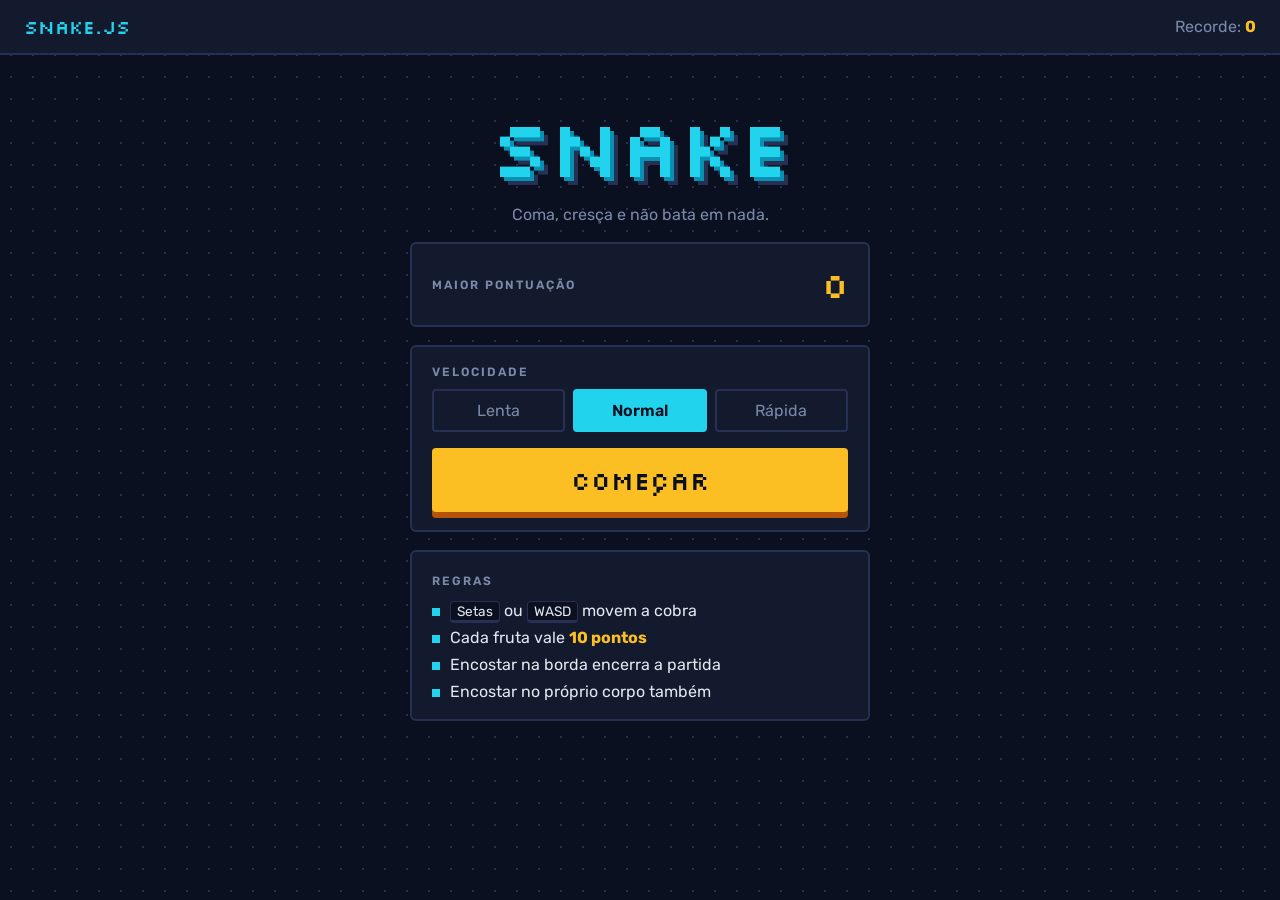
==== src/index.html @ efc47411 "feat: menu inicial com recorde e escolha de velocidade" ====
<!DOCTYPE html>
<html lang="pt-BR">

<head>
    <meta charset="UTF-8">
    <meta name="viewport" content="width=device-width, initial-scale=1.0">
    <title>Snake Game</title>
    <link rel="stylesheet" href="menu.css">
</head>

<body>
    <header class="barra">
        <span class="barra-logo">snake.js</span>
        <span class="barra-recorde">Recorde: <strong id="recorde-barra">0</strong></span>
    </header>

    <main class="menu">
        <section class="apresentacao">
            <h1 class="letreiro">SNAKE</h1>
            <p class="chamada">Coma, cresça e não bata em nada.</p>
        </section>

        <section class="painel painel-recorde">
            <span class="painel-rotulo">Maior pontuação</span>
            <span class="painel-numero" id="recorde-painel">0</span>
        </section>

        <form class="painel" id="form-partida" action="partida.html">
            <fieldset class="niveis">
                <legend class="painel-rotulo">Velocidade</legend>

                <label class="nivel">
                    <input type="radio" name="nivel" value="180">
                    <span>Lenta</span>
                </label>

                <label class="nivel">
                    <input type="radio" name="nivel" value="120" checked>
                    <span>Normal</span>
                </label>

                <label class="nivel">
                    <input type="radio" name="nivel" value="75">
                    <span>Rápida</span>
                </label>
            </fieldset>

            <button type="submit" class="botao-comecar">Começar</button>
        </form>

        <section class="painel">
            <span class="painel-rotulo">Regras</span>
            <ul class="regras">
                <li><kbd>Setas</kbd> ou <kbd>WASD</kbd> movem a cobra</li>
                <li>Cada fruta vale <b>10 pontos</b></li>
                <li>Encostar na borda encerra a partida</li>
                <li>Encostar no próprio corpo também</li>
            </ul>
        </section>
    </main>

    <script src="menu.js"></script>
</body>

</html>
---- src/menu.css ----
@import url("https://fonts.googleapis.com/css2?family=Silkscreen&family=Rubik:wght@400;600&display=swap");

:root {
    --fundo: #0b1020;
    --painel: #131a2e;
    --linha: #253052;
    --ciano: #22d3ee;
    --ciano-forte: #0891b2;
    --ambar: #fbbf24;
    --texto: #e2e8f0;
    --apagado: #7c89a8;
}

* {
    box-sizing: border-box;
    margin: 0;
    padding: 0;
}

body {
    min-height: 100vh;
    font-family: "Rubik", sans-serif;
    background: var(--fundo);
    background-image: radial-gradient(var(--linha) 1px, transparent 1px);
    background-size: 22px 22px;
    color: var(--texto);
}

.barra {
    display: flex;
    justify-content: space-between;
    align-items: center;
    padding: 14px 24px;
    background: var(--painel);
    border-bottom: 2px solid var(--linha);
}

.barra-logo {
    font-family: "Silkscreen", monospace;
    font-size: 1.2rem;
    color: var(--ciano);
}

.barra-recorde {
    color: var(--apagado);
}

.barra-recorde strong {
    color: var(--ambar);
}

.menu {
    width: min(460px, 100% - 32px);
    margin: 40px auto;
    display: flex;
    flex-direction: column;
    gap: 18px;
}

.apresentacao {
    text-align: center;
}

.letreiro {
    font-family: "Silkscreen", monospace;
    font-size: clamp(3rem, 14vw, 5rem);
    font-weight: 400;
    color: var(--ciano);
    text-shadow: 4px 4px 0 var(--ciano-forte), 8px 8px 0 var(--linha);
}

.chamada {
    margin-top: 8px;
    color: var(--apagado);
}

.painel {
    padding: 18px 20px;
    background: var(--painel);
    border: 2px solid var(--linha);
    border-radius: 6px;
}

.painel-recorde {
    display: flex;
    justify-content: space-between;
    align-items: center;
}

.painel-rotulo {
    font-size: 0.75rem;
    font-weight: 600;
    text-transform: uppercase;
    letter-spacing: 2px;
    color: var(--apagado);
}

.painel-numero {
    font-family: "Silkscreen", monospace;
    font-size: 2.2rem;
    color: var(--ambar);
}

.niveis {
    border: none;
    display: grid;
    grid-template-columns: repeat(3, 1fr);
    gap: 8px;
}

.niveis legend {
    margin-bottom: 10px;
}

.nivel input {
    position: absolute;
    opacity: 0;
}

.nivel span {
    display: block;
    padding: 10px;
    text-align: center;
    border: 2px solid var(--linha);
    border-radius: 4px;
    color: var(--apagado);
    cursor: pointer;
    transition: border-color 0.15s, color 0.15s, background 0.15s;
}

.nivel span:hover {
    border-color: var(--ciano);
    color: var(--ciano);
}

.nivel input:checked + span {
    background: var(--ciano);
    border-color: var(--ciano);
    color: var(--fundo);
    font-weight: 600;
}

.nivel input:focus-visible + span {
    outline: 2px solid var(--ambar);
    outline-offset: 2px;
}

.botao-comecar {
    width: 100%;
    margin-top: 16px;
    padding: 16px;
    font-family: "Silkscreen", monospace;
    font-size: 1.6rem;
    color: var(--fundo);
    background: var(--ambar);
    border: none;
    border-radius: 4px;
    box-shadow: 0 6px 0 #b45309;
    cursor: pointer;
    transition: transform 0.1s, box-shadow 0.1s;
}

.botao-comecar:hover {
    transform: translateY(-2px);
    box-shadow: 0 8px 0 #b45309;
}

.botao-comecar:active {
    transform: translateY(4px);
    box-shadow: 0 2px 0 #b45309;
}

.regras {
    list-style: none;
    margin-top: 12px;
    display: flex;
    flex-direction: column;
    gap: 8px;
}

.regras li {
    padding-left: 18px;
    position: relative;
}

.regras li::before {
    content: "";
    position: absolute;
    left: 0;
    top: 0.45em;
    width: 8px;
    height: 8px;
    background: var(--ciano);
}

.regras kbd {
    padding: 1px 6px;
    font-family: inherit;
    font-size: 0.85rem;
    border: 1px solid var(--linha);
    border-bottom-width: 3px;
    border-radius: 4px;
    background: var(--fundo);
}

.regras b {
    color: var(--ambar);
}
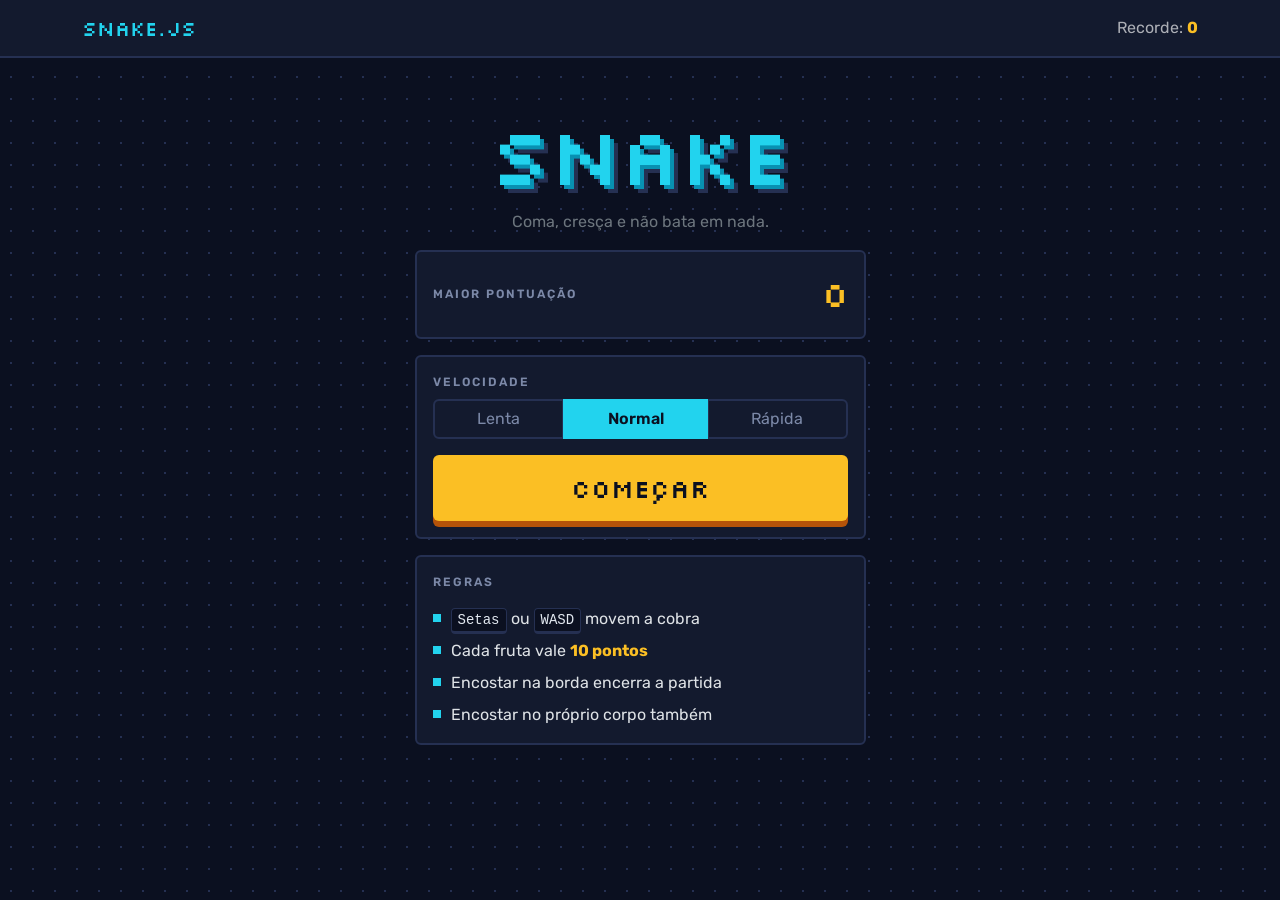
==== commit 6d2a36f0: "feat: menu inicial com bootstrap" ====
--- a/src/index.html
+++ b/src/index.html
@@ -1,62 +1,69 @@
 <!DOCTYPE html>
-<html lang="pt-BR">
+<html lang="pt-BR" data-bs-theme="dark">
 
 <head>
     <meta charset="UTF-8">
     <meta name="viewport" content="width=device-width, initial-scale=1.0">
     <title>Snake Game</title>
+    <link rel="stylesheet" href="https://cdn.jsdelivr.net/npm/bootstrap@5.3.8/dist/css/bootstrap.min.css">
     <link rel="stylesheet" href="menu.css">
 </head>
 
 <body>
-    <header class="barra">
-        <span class="barra-logo">snake.js</span>
-        <span class="barra-recorde">Recorde: <strong id="recorde-barra">0</strong></span>
-    </header>
+    <nav class="navbar barra">
+        <div class="container">
+            <span class="navbar-brand barra-logo">snake.js</span>
+            <span class="navbar-text">Recorde: <strong class="destaque" id="recorde-barra">0</strong></span>
+        </div>
+    </nav>
 
-    <main class="menu">
-        <section class="apresentacao">
-            <h1 class="letreiro">SNAKE</h1>
-            <p class="chamada">Coma, cresça e não bata em nada.</p>
-        </section>
+    <main class="container py-5">
+        <div class="row justify-content-center">
+            <div class="col-12 col-sm-10 col-md-7 col-lg-5 d-flex flex-column gap-3">
+                <section class="text-center">
+                    <h1 class="letreiro">SNAKE</h1>
+                    <p class="text-secondary mb-0">Coma, cresça e não bata em nada.</p>
+                </section>
 
-        <section class="painel painel-recorde">
-            <span class="painel-rotulo">Maior pontuação</span>
-            <span class="painel-numero" id="recorde-painel">0</span>
-        </section>
+                <section class="card painel">
+                    <div class="card-body d-flex justify-content-between align-items-center">
+                        <span class="painel-rotulo">Maior pontuação</span>
+                        <span class="painel-numero" id="recorde-painel">0</span>
+                    </div>
+                </section>
 
-        <form class="painel" id="form-partida" action="partida.html">
-            <fieldset class="niveis">
-                <legend class="painel-rotulo">Velocidade</legend>
+                <form class="card painel" id="form-partida" action="partida.html">
+                    <div class="card-body">
+                        <p class="painel-rotulo mb-2">Velocidade</p>
 
-                <label class="nivel">
-                    <input type="radio" name="nivel" value="180">
-                    <span>Lenta</span>
-                </label>
+                        <div class="btn-group w-100" role="group">
+                            <input type="radio" class="btn-check" name="nivel" id="nivel-lenta" value="180">
+                            <label class="btn btn-nivel" for="nivel-lenta">Lenta</label>
 
-                <label class="nivel">
-                    <input type="radio" name="nivel" value="120" checked>
-                    <span>Normal</span>
-                </label>
+                            <input type="radio" class="btn-check" name="nivel" id="nivel-normal" value="120" checked>
+                            <label class="btn btn-nivel" for="nivel-normal">Normal</label>
 
-                <label class="nivel">
-                    <input type="radio" name="nivel" value="75">
-                    <span>Rápida</span>
-                </label>
-            </fieldset>
+                            <input type="radio" class="btn-check" name="nivel" id="nivel-rapida" value="75">
+                            <label class="btn btn-nivel" for="nivel-rapida">Rápida</label>
+                        </div>
 
-            <button type="submit" class="botao-comecar">Começar</button>
-        </form>
+                        <button type="submit" class="btn botao-comecar w-100 mt-3">Começar</button>
+                    </div>
+                </form>
 
-        <section class="painel">
-            <span class="painel-rotulo">Regras</span>
-            <ul class="regras">
-                <li><kbd>Setas</kbd> ou <kbd>WASD</kbd> movem a cobra</li>
-                <li>Cada fruta vale <b>10 pontos</b></li>
-                <li>Encostar na borda encerra a partida</li>
-                <li>Encostar no próprio corpo também</li>
-            </ul>
-        </section>
+                <section class="card painel">
+                    <div class="card-body">
+                        <p class="painel-rotulo mb-3">Regras</p>
+                        <ul class="list-unstyled regras d-flex flex-column gap-2 mb-0">
+                            <li><kbd>Setas</kbd> ou <kbd>WASD</kbd> movem a cobra</li>
+                            <li>Cada fruta vale <b>10 pontos</b></li>
+                            <li>Encostar na borda encerra a partida</li>
+                            <li>Encostar no próprio corpo também</li>
+                        </ul>
+                    </div>
+                </section>
+            </div>
+        </div>
     </main>
 
     <script src="menu.js"></script>
--- a/src/menu.css
+++ b/src/menu.css
@@ -11,12 +11,6 @@
     --apagado: #7c89a8;
 }
 
-* {
-    box-sizing: border-box;
-    margin: 0;
-    padding: 0;
-}
-
 body {
     min-height: 100vh;
     font-family: "Rubik", sans-serif;
@@ -27,64 +21,30 @@
 }
 
 .barra {
-    display: flex;
-    justify-content: space-between;
-    align-items: center;
-    padding: 14px 24px;
     background: var(--painel);
     border-bottom: 2px solid var(--linha);
 }
 
 .barra-logo {
     font-family: "Silkscreen", monospace;
-    font-size: 1.2rem;
     color: var(--ciano);
 }
 
-.barra-recorde {
-    color: var(--apagado);
-}
-
-.barra-recorde strong {
+.destaque,
+.regras b {
     color: var(--ambar);
-}
-
-.menu {
-    width: min(460px, 100% - 32px);
-    margin: 40px auto;
-    display: flex;
-    flex-direction: column;
-    gap: 18px;
-}
-
-.apresentacao {
-    text-align: center;
 }
 
 .letreiro {
     font-family: "Silkscreen", monospace;
     font-size: clamp(3rem, 14vw, 5rem);
-    font-weight: 400;
     color: var(--ciano);
     text-shadow: 4px 4px 0 var(--ciano-forte), 8px 8px 0 var(--linha);
 }
 
-.chamada {
-    margin-top: 8px;
-    color: var(--apagado);
-}
-
 .painel {
-    padding: 18px 20px;
     background: var(--painel);
     border: 2px solid var(--linha);
-    border-radius: 6px;
-}
-
-.painel-recorde {
-    display: flex;
-    justify-content: space-between;
-    align-items: center;
 }
 
 .painel-rotulo {
@@ -101,66 +61,36 @@
     color: var(--ambar);
 }
 
-.niveis {
-    border: none;
-    display: grid;
-    grid-template-columns: repeat(3, 1fr);
-    gap: 8px;
+.btn-nivel {
+    border: 2px solid var(--linha);
+    color: var(--apagado);
 }
 
-.niveis legend {
-    margin-bottom: 10px;
-}
-
-.nivel input {
-    position: absolute;
-    opacity: 0;
-}
-
-.nivel span {
-    display: block;
-    padding: 10px;
-    text-align: center;
-    border: 2px solid var(--linha);
-    border-radius: 4px;
-    color: var(--apagado);
-    cursor: pointer;
-    transition: border-color 0.15s, color 0.15s, background 0.15s;
-}
-
-.nivel span:hover {
+.btn-nivel:hover {
     border-color: var(--ciano);
     color: var(--ciano);
 }
 
-.nivel input:checked + span {
+.btn-check:checked + .btn-nivel {
     background: var(--ciano);
     border-color: var(--ciano);
     color: var(--fundo);
     font-weight: 600;
 }
 
-.nivel input:focus-visible + span {
-    outline: 2px solid var(--ambar);
-    outline-offset: 2px;
-}
-
 .botao-comecar {
-    width: 100%;
-    margin-top: 16px;
-    padding: 16px;
+    padding: 14px;
     font-family: "Silkscreen", monospace;
     font-size: 1.6rem;
     color: var(--fundo);
     background: var(--ambar);
     border: none;
-    border-radius: 4px;
     box-shadow: 0 6px 0 #b45309;
-    cursor: pointer;
     transition: transform 0.1s, box-shadow 0.1s;
 }
 
 .botao-comecar:hover {
+    background: var(--ambar);
     transform: translateY(-2px);
     box-shadow: 0 8px 0 #b45309;
 }
@@ -168,14 +98,6 @@
 .botao-comecar:active {
     transform: translateY(4px);
     box-shadow: 0 2px 0 #b45309;
-}
-
-.regras {
-    list-style: none;
-    margin-top: 12px;
-    display: flex;
-    flex-direction: column;
-    gap: 8px;
 }
 
 .regras li {
@@ -194,15 +116,8 @@
 }
 
 .regras kbd {
-    padding: 1px 6px;
-    font-family: inherit;
-    font-size: 0.85rem;
+    color: var(--texto);
+    background: var(--fundo);
     border: 1px solid var(--linha);
     border-bottom-width: 3px;
-    border-radius: 4px;
-    background: var(--fundo);
 }
-
-.regras b {
-    color: var(--ambar);
-}
